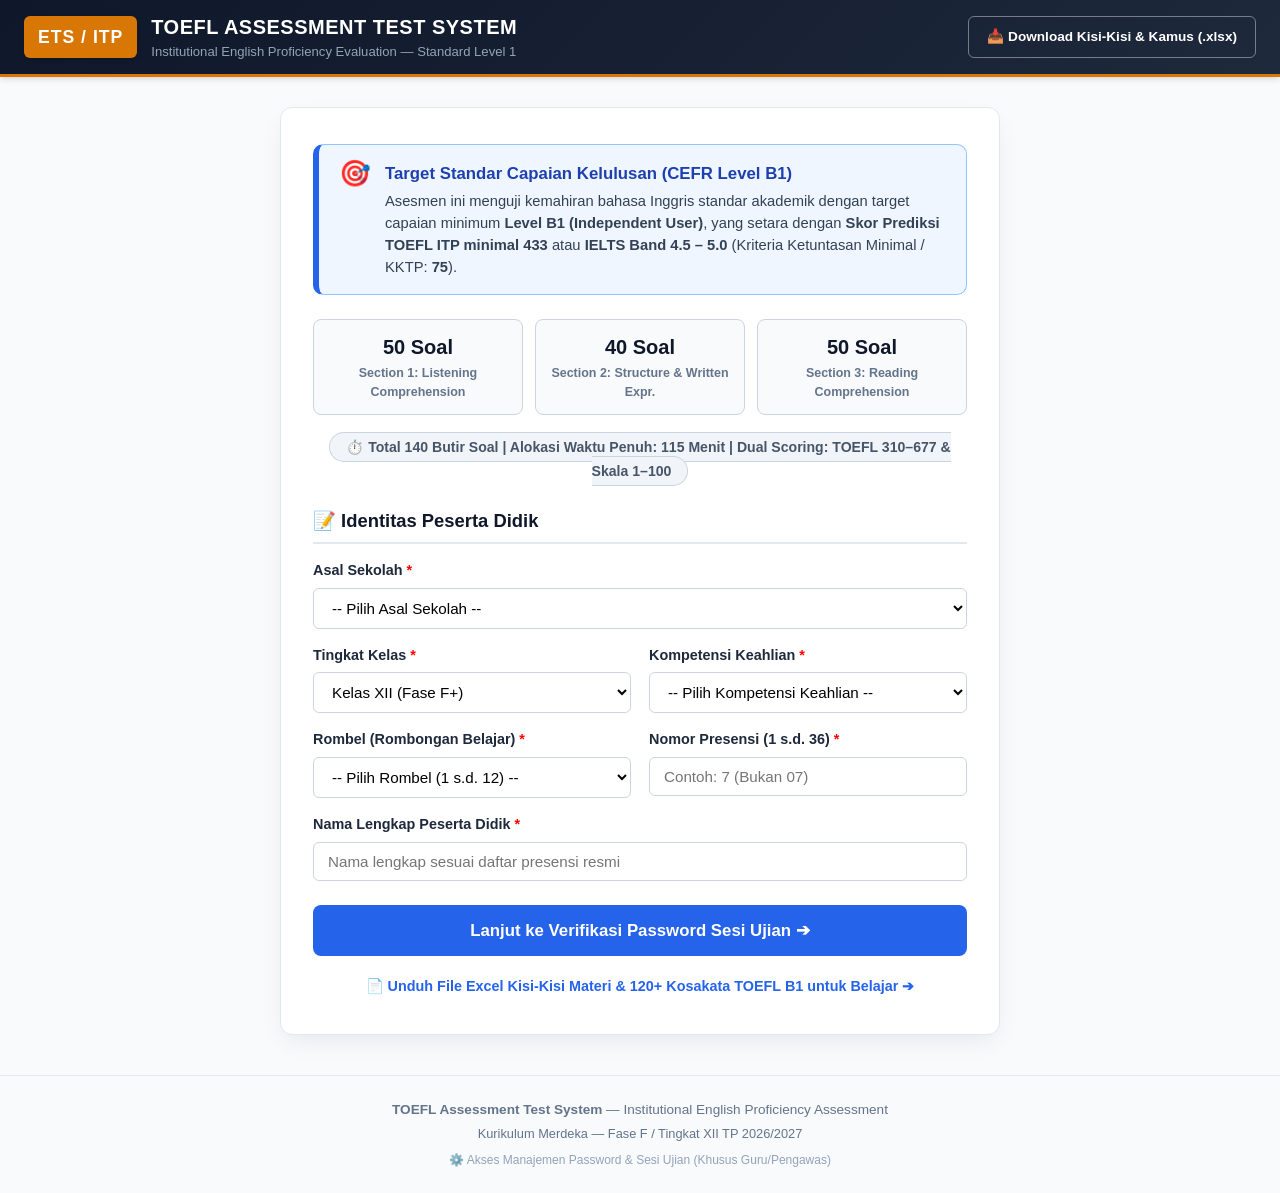
==== masuk-toefl.html @ 13f91c44 "feat: initial commit for TOEFL Assessment Test System (140 Authentic Questions, CEFR B1 Aligned)" ====
<!DOCTYPE html>
<html lang="id">
<head>
  <meta charset="UTF-8">
  <meta name="viewport" content="width=device-width, initial-scale=1.0">
  <title>Verifikasi Password Sesi TOEFL — TOEFL Assessment Test</title>
  <link rel="stylesheet" href="style.css">
  <style>
    .auth-card {
      max-width: 580px;
      margin: 36px auto;
      background: #ffffff;
      border-radius: 12px;
      box-shadow: 0 10px 25px -5px rgba(0, 0, 0, 0.1), 0 8px 10px -6px rgba(0, 0, 0, 0.05);
      border: 1.5px solid #e2e8f0;
      padding: 32px 28px;
    }
    .student-badge-box {
      background: #f8fafc;
      border: 1px solid #cbd5e1;
      border-radius: 8px;
      padding: 14px 18px;
      margin-bottom: 22px;
      display: flex;
      flex-direction: column;
      gap: 6px;
    }
    .password-field {
      font-family: "Courier New", Courier, monospace;
      font-size: 1.35rem;
      font-weight: 700;
      letter-spacing: 2px;
      text-align: center;
      padding: 12px;
      text-transform: uppercase;
      border: 2px solid #2563eb;
      border-radius: 8px;
      transition: all 0.2s ease;
      width: 100%;
    }
    .password-field:focus {
      border-color: #1d4ed8;
      box-shadow: 0 0 0 4px rgba(37, 99, 235, 0.2);
      outline: none;
    }
    .status-msg {
      padding: 10px 14px;
      border-radius: 6px;
      font-size: 0.88rem;
      font-weight: 600;
      margin-top: 14px;
      display: none;
    }
  </style>
</head>
<body>

  <!-- Neutral Academic Header -->
  <header>
    <div class="header-container">
      <div class="portal-brand">
        <div class="portal-logo-badge">ETS / ITP</div>
        <div class="brand-text">
          <h1>TOEFL ASSESSMENT TEST SYSTEM</h1>
          <p>Otentikasi &amp; Verifikasi Sesi Ujian Resmi</p>
        </div>
      </div>
      <div class="header-actions">
        <a href="index.html" class="btn btn-outline" style="color: white; border-color: rgba(255,255,255,0.4); font-size: 0.85rem;">
          🏠 Kembali ke Portal
        </a>
      </div>
    </div>
  </header>

  <!-- Main Content -->
  <main>
    <div class="auth-card">
      <div style="text-align: center; margin-bottom: 20px;">
        <div style="font-size: 2.2rem; margin-bottom: 6px;">🔐</div>
        <h2 style="color: var(--primary-navy); font-size: 1.45rem;">Verifikasi Password Sesi Ujian</h2>
        <p style="color: var(--text-muted); font-size: 0.92rem; margin-top: 4px;">
          Masukkan token / password sesi yang dibagikan oleh Pengawas Ruang.
        </p>
      </div>

      <!-- Student Identification Badge -->
      <div class="student-badge-box">
        <div style="font-size: 0.78rem; text-transform: uppercase; letter-spacing: 0.5px; color: #64748b; font-weight: 700;">
          Identitas Peserta Terdaftar:
        </div>
        <div style="font-size: 1.1rem; font-weight: 800; color: #0f172a;" id="display-nama">
          Nama Siswa
        </div>
        <div style="font-size: 0.88rem; color: #334155;" id="display-meta">
          Sekolah | Kelas | Rombel | No. Presensi
        </div>
        <div style="margin-top: 6px;">
          <a href="index.html" style="font-size: 0.8rem; color: #2563eb; text-decoration: underline; font-weight: 600;">
            ✏️ Ubah Data Identitas
          </a>
        </div>
      </div>

      <!-- Password Input Form -->
      <form id="auth-form" onsubmit="event.preventDefault(); verifyPassword();">
        <div class="form-group">
          <label for="input-token" style="font-weight: 700; color: var(--secondary-navy); display: flex; justify-content: space-between;">
            <span>Password / Token Sesi</span>
            <span style="font-weight: normal; font-size: 0.8rem; color: #64748b;">(Huruf Besar)</span>
          </label>
          <input type="text" id="input-token" class="password-field" placeholder="CONTOH: SESI1-PAGI" required autocomplete="off" autofocus>
        </div>

        <div style="margin-top: 22px;">
          <button type="submit" id="btn-submit-token" class="btn btn-gold btn-block" style="padding: 14px; font-size: 1.05rem;">
            <span>🚀</span> Verifikasi &amp; Masuk Lembar Soal TOEFL ➔
          </button>
        </div>

        <!-- Status Message Box -->
        <div id="status-box" class="status-msg"></div>

        <div style="margin-top: 20px; font-size: 0.82rem; color: #64748b; line-height: 1.5; text-align: center; background: #f8fafc; padding: 10px; border-radius: 6px; border: 1px solid #e2e8f0;">
          ℹ️ <em>Siswa pada sesi yang sama akan otomatis menempuh paket soal yang seragam. Password sesi ini akan dicatat dalam database rekapitulasi nilai guru.</em>
        </div>
      </form>
    </div>
  </main>

  <!-- Footer -->
  <footer>
    <p>TOEFL Assessment Test System &copy; 2026/2027</p>
  </footer>

  <script>
    // Default Google Apps Script URL (bila dihubungkan ke Web App)
    const DEFAULT_GS_URL = "https://script.google.com/macros/s/AKfycbw7bPABcVf7FFu6u6MeTP_fT0gsHOx8qCtw3YMjDHqXjDLHs_wqFPZPg1vUttXOQCzf/exec";

    // Fallback Table untuk Offline/Lokal
    const FALLBACK_SESSIONS = {
      "SESI1-PAGI": { name: "Sesi 1 Pagi (07.30 - 09.30)", pkg: "1" },
      "SESI2-SIANG": { name: "Sesi 2 Siang (10.00 - 12.00)", pkg: "2" },
      "SKADAPATI": { name: "Sesi Khusus SMK Negeri 2 Pati", pkg: "1" },
      "SABAKU": { name: "Sesi Khusus SMA Negeri 1 Bae Kudus", pkg: "2" },
      "TOEFL2026": { name: "Sesi Cadangan Umum", pkg: "1" },
      "ALL": { name: "Password Umum Semua Sesi", pkg: "1" }
    };

    let studentData = null;

    window.addEventListener('DOMContentLoaded', () => {
      // Ambil data siswa dari sessionStorage atau localStorage
      const raw = sessionStorage.getItem('toefl_student_info') || localStorage.getItem('toefl_student_info');
      if (!raw) {
        alert("Data identitas peserta didik belum diisi. Silakan lengkapi di halaman awal.");
        window.location.href = 'index.html';
        return;
      }

      studentData = JSON.parse(raw);
      document.getElementById('display-nama').textContent = studentData.nama || "-";
      document.getElementById('display-meta').textContent = 
        `${studentData.sekolah} | Kelas ${studentData.tingkat} | Keahlian ${studentData.keahlian} | Rombel ${studentData.rombel} | Presensi ${studentData.presensi}`;
    });

    async function verifyPassword() {
      const inputEl = document.getElementById('input-token');
      const token = inputEl.value.trim().toUpperCase();
      const statusBox = document.getElementById('status-box');
      const submitBtn = document.getElementById('btn-submit-token');

      if (!token) {
        showStatus('Harap masukkan password sesi!', 'error');
        return;
      }

      submitBtn.disabled = true;
      submitBtn.textContent = 'Memverifikasi password...';
      showStatus('Memverifikasi ke server...', 'info');

      // 1. Coba verifikasi via Google Apps Script jika online
      let verified = false;
      let sessionName = "";
      let packageId = "1";

      try {
        // Cek LocalStorage config jika guru pernah custom password di pass.html
        const localCustoms = localStorage.getItem('toefl_custom_passwords');
        if (localCustoms) {
          const list = JSON.parse(localCustoms);
          const found = list.find(p => p.token.toUpperCase() === token && p.status === 'AKTIF');
          if (found) {
            verified = true;
            sessionName = found.keterangan || "Sesi Khusus";
            packageId = found.paket === "2" ? "2" : "1";
          }
        }

        // Cek Fallback Built-in
        if (!verified && FALLBACK_SESSIONS[token]) {
          verified = true;
          sessionName = FALLBACK_SESSIONS[token].name;
          packageId = FALLBACK_SESSIONS[token].pkg;
        }

        // Jika online dan belum ketemu, coba ping Google Script
        if (!verified && navigator.onLine) {
          const controller = new AbortController();
          const timeoutId = setTimeout(() => controller.abort(), 4000);

          const gsUrl = localStorage.getItem('toefl_gs_url') || DEFAULT_GS_URL;
          const fetchUrl = `${gsUrl}?action=check_password&token=${encodeURIComponent(token)}`;
          
          const response = await fetch(fetchUrl, { signal: controller.signal });
          clearTimeout(timeoutId);
          const result = await response.json();

          if (result && result.status === 'success' && result.valid) {
            verified = true;
            sessionName = result.sessionName || "Sesi Ujian";
            packageId = result.packageId === "2" ? "2" : "1";
          }
        }
      } catch (err) {
        console.warn("Server verification timeout/error, using fallback table:", err);
      }

      if (verified) {
        showStatus(`Password Valid! Memuat ruang ujian...`, 'success');
        
        // Simpan data sesi ke sessionStorage
        sessionStorage.setItem('toefl_session_password', token);
        sessionStorage.setItem('toefl_session_name', sessionName);
        sessionStorage.setItem('toefl_package_id', packageId); // Siswa tidak diberi tahu di UI

        // Simpan juga ke localStorage untuk recovery
        localStorage.setItem('toefl_session_password', token);
        localStorage.setItem('toefl_package_id', packageId);

        setTimeout(() => {
          window.location.href = 'test-toefl.html';
        }, 800);
      } else {
        submitBtn.disabled = false;
        submitBtn.innerHTML = '<span>🚀</span> Verifikasi &amp; Masuk Lembar Soal TOEFL ➔';
        showStatus('Password sesi salah atau belum diaktifkan. Silakan hubungi Pengawas Ruang!', 'error');
      }
    }

    function showStatus(text, type) {
      const box = document.getElementById('status-box');
      box.style.display = 'block';
      box.textContent = text;
      if (type === 'error') {
        box.style.background = '#fef2f2';
        box.style.color = '#991b1b';
        box.style.border = '1px solid #fecaca';
      } else if (type === 'success') {
        box.style.background = '#ecfdf5';
        box.style.color = '#065f46';
        box.style.border = '1px solid #a7f3d0';
      } else {
        box.style.background = '#eff6ff';
        box.style.color = '#1e40af';
        box.style.border = '1px solid #bfdbfe';
      }
    }
  </script>
</body>
</html>
---- style.css ----
/* ==========================================================================
   TOEFL Assessment Test — Institutional English Proficiency System
   Stylesheet (Modern Academic, Neutral, Clean, Responsive)
   ========================================================================== */

:root {
  --primary-navy: #0f172a;
  --secondary-navy: #1e293b;
  --accent-blue: #2563eb;
  --accent-gold: #d97706;
  --accent-gold-light: #fef3c7;
  --success-emerald: #059669;
  --success-bg: #ecfdf5;
  --warning-amber: #f59e0b;
  --danger-rose: #e11d48;
  --bg-slate: #f8fafc;
  --card-white: #ffffff;
  --border-light: #e2e8f0;
  --border-dark: #cbd5e1;
  --text-dark: #0f172a;
  --text-muted: #64748b;
  --font-sans: 'Inter', -apple-system, BlinkMacSystemFont, 'Segoe UI', Roboto, Helvetica, Arial, sans-serif;
  --font-serif: 'Georgia', 'Cambria', 'Times New Roman', serif;
  --shadow-sm: 0 1px 3px rgba(0,0,0,0.08);
  --shadow-md: 0 4px 6px -1px rgba(0,0,0,0.1), 0 2px 4px -2px rgba(0,0,0,0.06);
  --shadow-lg: 0 10px 15px -3px rgba(0,0,0,0.1), 0 4px 6px -4px rgba(0,0,0,0.05);
  --radius-sm: 6px;
  --radius-md: 10px;
  --radius-lg: 14px;
}

* {
  box-sizing: border-box;
  margin: 0;
  padding: 0;
}

body {
  font-family: var(--font-sans);
  background-color: var(--bg-slate);
  color: var(--text-dark);
  line-height: 1.5;
  -webkit-font-smoothing: antialiased;
}

/* Header & Neutral Navigation */
header {
  background: linear-gradient(135deg, var(--primary-navy) 0%, var(--secondary-navy) 100%);
  color: #ffffff;
  border-bottom: 3px solid var(--accent-gold);
  position: sticky;
  top: 0;
  z-index: 100;
  box-shadow: var(--shadow-md);
}

.header-container {
  max-width: 1300px;
  margin: 0 auto;
  padding: 12px 24px;
  display: flex;
  justify-content: space-between;
  align-items: center;
  flex-wrap: wrap;
  gap: 12px;
}

.portal-brand {
  display: flex;
  align-items: center;
  gap: 14px;
}

.portal-logo-badge {
  background: var(--accent-gold);
  color: #ffffff;
  font-weight: 800;
  font-size: 1.1rem;
  letter-spacing: 1px;
  padding: 8px 14px;
  border-radius: var(--radius-sm);
  box-shadow: 0 2px 4px rgba(0,0,0,0.2);
}

.brand-text h1 {
  font-size: 1.25rem;
  font-weight: 700;
  letter-spacing: 0.5px;
  color: #ffffff;
}

.brand-text p {
  font-size: 0.82rem;
  color: #94a3b8;
}

.header-actions {
  display: flex;
  align-items: center;
  gap: 12px;
}

.timer-box {
  display: flex;
  align-items: center;
  gap: 8px;
  background: rgba(15, 23, 42, 0.7);
  border: 1px solid rgba(255, 255, 255, 0.25);
  padding: 6px 14px;
  border-radius: 20px;
  font-weight: 700;
  font-size: 1.05rem;
  color: #f8fafc;
  font-family: 'Courier New', Courier, monospace;
}

.timer-box.timer-warning {
  background: #b91c1c;
  color: #ffffff;
  animation: pulseWarning 1.2s infinite;
  border-color: #f87171;
}

@keyframes pulseWarning {
  0% { transform: scale(1); }
  50% { transform: scale(1.04); }
  100% { transform: scale(1); }
}

.badge-mode {
  padding: 5px 12px;
  border-radius: 20px;
  font-size: 0.8rem;
  font-weight: 700;
  background: rgba(255, 255, 255, 0.12);
  border: 1px solid rgba(255, 255, 255, 0.3);
  color: #ffffff;
}

/* Main Container */
main {
  max-width: 1300px;
  margin: 20px auto;
  padding: 0 16px;
}

/* Cards & Layout */
.card {
  background: var(--card-white);
  border: 1.5px solid var(--border-light);
  border-radius: var(--radius-md);
  box-shadow: var(--shadow-sm);
  padding: 24px;
}

/* Notice / Target Banner */
.notice-box {
  background: #eff6ff;
  border: 1.5px solid #93c5fd;
  border-left: 6px solid #2563eb;
  border-radius: var(--radius-md);
  padding: 16px 20px;
  margin-bottom: 24px;
  display: flex;
  align-items: flex-start;
  gap: 14px;
}

.notice-icon {
  font-size: 1.6rem;
  line-height: 1;
}

.notice-title {
  font-size: 1.05rem;
  font-weight: 700;
  color: #1e40af;
  margin-bottom: 4px;
}

.notice-desc {
  font-size: 0.92rem;
  color: #334155;
  line-height: 1.5;
}

/* Forms */
.form-row {
  display: grid;
  grid-template-columns: repeat(auto-fit, minmax(260px, 1fr));
  gap: 18px;
  margin-bottom: 16px;
}

.form-group {
  display: flex;
  flex-direction: column;
  gap: 6px;
}

.form-group label {
  font-weight: 700;
  font-size: 0.9rem;
  color: var(--secondary-navy);
}

.form-control {
  padding: 10px 14px;
  font-size: 0.95rem;
  font-family: inherit;
  border: 1.5px solid var(--border-dark);
  border-radius: var(--radius-sm);
  background-color: #ffffff;
  transition: border-color 0.2s, box-shadow 0.2s;
}

.form-control:focus {
  outline: none;
  border-color: var(--accent-blue);
  box-shadow: 0 0 0 3px rgba(37, 99, 235, 0.15);
}

/* Buttons */
.btn {
  display: inline-flex;
  align-items: center;
  justify-content: center;
  gap: 8px;
  padding: 10px 18px;
  font-size: 0.95rem;
  font-weight: 700;
  font-family: inherit;
  border-radius: var(--radius-sm);
  border: 1px solid transparent;
  cursor: pointer;
  transition: all 0.2s;
  text-decoration: none;
}

.btn-primary {
  background: var(--accent-blue);
  color: #ffffff;
}
.btn-primary:hover {
  background: #1d4ed8;
}

.btn-gold {
  background: linear-gradient(135deg, #d97706 0%, #b45309 100%);
  color: #ffffff;
  box-shadow: 0 4px 6px -1px rgba(217, 119, 6, 0.25);
}
.btn-gold:hover {
  background: linear-gradient(135deg, #b45309 0%, #92400e 100%);
}

.btn-outline {
  background: transparent;
  border-color: var(--border-dark);
  color: var(--secondary-navy);
}
.btn-outline:hover {
  background: #f1f5f9;
  border-color: #94a3b8;
}

.btn-success {
  background: var(--success-emerald);
  color: #ffffff;
}
.btn-success:hover {
  background: #047857;
}

.btn-block {
  width: 100%;
}

/* Section Switcher Tabs in Exam */
.section-nav-container {
  display: flex;
  gap: 8px;
  background: #ffffff;
  border: 1.5px solid var(--border-light);
  border-radius: var(--radius-md);
  padding: 8px;
  margin-bottom: 20px;
  box-shadow: var(--shadow-sm);
  overflow-x: auto;
}

.section-tab-btn {
  flex: 1;
  min-width: 200px;
  padding: 10px 16px;
  border-radius: var(--radius-sm);
  border: 1px solid transparent;
  background: #f8fafc;
  color: var(--text-muted);
  font-weight: 700;
  font-size: 0.88rem;
  cursor: pointer;
  display: flex;
  align-items: center;
  justify-content: space-between;
  transition: all 0.2s;
}

.section-tab-btn:hover {
  background: #f1f5f9;
  color: var(--text-dark);
}

.section-tab-btn.active {
  background: #eff6ff;
  border-color: #bfdbfe;
  color: #1e40af;
  box-shadow: 0 2px 4px rgba(37, 99, 235, 0.08);
}

.section-tab-btn .badge-count {
  font-size: 0.75rem;
  background: rgba(0,0,0,0.06);
  padding: 2px 8px;
  border-radius: 12px;
}
.section-tab-btn.active .badge-count {
  background: #2563eb;
  color: #ffffff;
}

/* Exam Layout */
.exam-layout {
  display: grid;
  grid-template-columns: 1fr 340px;
  gap: 20px;
  align-items: start;
}

@media (max-width: 960px) {
  .exam-layout {
    grid-template-columns: 1fr;
  }
}

/* Question Header */
.question-header {
  display: flex;
  justify-content: space-between;
  align-items: center;
  padding-bottom: 14px;
  margin-bottom: 18px;
  border-bottom: 1.5px solid var(--border-light);
  flex-wrap: wrap;
  gap: 10px;
}

.q-meta {
  display: flex;
  align-items: center;
  gap: 10px;
}

.q-number-pill {
  font-weight: 800;
  font-size: 0.95rem;
  color: #ffffff;
  background: var(--primary-navy);
  padding: 4px 12px;
  border-radius: 6px;
}

.q-section-pill {
  font-weight: 600;
  font-size: 0.82rem;
  color: var(--accent-gold);
  background: var(--accent-gold-light);
  padding: 4px 10px;
  border-radius: 6px;
}

/* Audio Player Card for Listening */
.audio-player-card {
  background: linear-gradient(135deg, #f8fafc 0%, #f1f5f9 100%);
  border: 1.5px solid #cbd5e1;
  border-radius: var(--radius-md);
  padding: 18px 20px;
  margin-bottom: 20px;
  display: flex;
  flex-direction: column;
  gap: 12px;
}

.audio-controls {
  display: flex;
  align-items: center;
  gap: 14px;
  flex-wrap: wrap;
}

.btn-play-audio {
  background: linear-gradient(135deg, #1e3a8a 0%, #1e40af 100%);
  color: #ffffff;
  border: none;
  padding: 10px 20px;
  border-radius: 8px;
  font-weight: 700;
  font-size: 0.95rem;
  cursor: pointer;
  display: flex;
  align-items: center;
  gap: 8px;
  transition: transform 0.1s, background 0.2s;
  box-shadow: 0 4px 6px -1px rgba(30, 58, 138, 0.25);
}

.btn-play-audio:hover {
  background: #1d4ed8;
  transform: translateY(-1px);
}

.btn-play-audio.playing {
  background: #dc2626;
  animation: pulseAudio 1.5s infinite;
}

@keyframes pulseAudio {
  0% { box-shadow: 0 0 0 0 rgba(220, 38, 38, 0.4); }
  70% { box-shadow: 0 0 0 10px rgba(220, 38, 38, 0); }
  100% { box-shadow: 0 0 0 0 rgba(220, 38, 38, 0); }
}

.audio-status-text {
  font-size: 0.88rem;
  color: var(--text-muted);
  font-weight: 600;
}

/* Stimulus Passage Viewer for Reading */
.stimulus-card {
  background: #ffffff;
  border: 1.5px solid #cbd5e1;
  border-radius: var(--radius-md);
  padding: 24px;
  margin-bottom: 22px;
  box-shadow: inset 0 2px 4px rgba(0,0,0,0.02);
}

.stimulus-title {
  font-size: 1.15rem;
  font-weight: 800;
  color: var(--primary-navy);
  margin-bottom: 6px;
}

.stimulus-source {
  font-size: 0.8rem;
  color: #64748b;
  font-style: italic;
  margin-bottom: 16px;
  padding-bottom: 10px;
  border-bottom: 1px solid #e2e8f0;
}

.stimulus-body {
  font-family: var(--font-serif);
  font-size: 1.05rem;
  line-height: 1.75;
  color: #1e293b;
}

.stimulus-body p {
  margin-bottom: 14px;
  text-align: justify;
}

.line-num {
  font-family: 'Courier New', Courier, monospace;
  font-size: 0.75rem;
  font-weight: 700;
  color: #94a3b8;
  user-select: none;
  margin-right: 8px;
  padding: 2px 4px;
  background: #f1f5f9;
  border-radius: 4px;
}

/* Structure Part B: Underlined Error Identification Formatting */
.toefl-err {
  display: inline-block;
  text-decoration: underline;
  text-decoration-thickness: 1.5px;
  text-underline-offset: 4px;
  font-weight: 600;
  position: relative;
  padding: 0 4px;
}

.toefl-err::after {
  content: "(" attr(data-opt) ")";
  display: block;
  font-size: 0.72rem;
  font-weight: 800;
  color: #1e40af;
  text-align: center;
  line-height: 1;
  margin-top: 2px;
  text-decoration: none;
}

/* Question Prompt */
.question-prompt {
  font-size: 1.05rem;
  font-weight: 600;
  color: var(--text-dark);
  margin-bottom: 18px;
  line-height: 1.6;
}

/* Options Container */
.options-grid {
  display: flex;
  flex-direction: column;
  gap: 10px;
}

.option-card {
  display: flex;
  align-items: flex-start;
  gap: 12px;
  padding: 12px 16px;
  background: #ffffff;
  border: 1.5px solid var(--border-light);
  border-radius: var(--radius-sm);
  cursor: pointer;
  transition: all 0.15s ease;
  user-select: none;
}

.option-card:hover {
  background: #f8fafc;
  border-color: #94a3b8;
}

.option-card.selected {
  background: #eff6ff;
  border-color: #2563eb;
  box-shadow: 0 0 0 1px #2563eb;
}

.opt-badge {
  flex-shrink: 0;
  width: 28px;
  height: 28px;
  display: flex;
  align-items: center;
  justify-content: center;
  background: #f1f5f9;
  border: 1.5px solid #cbd5e1;
  border-radius: 50%;
  font-weight: 700;
  font-size: 0.88rem;
  color: var(--secondary-navy);
  transition: all 0.15s;
}

.option-card.selected .opt-badge {
  background: #2563eb;
  border-color: #2563eb;
  color: #ffffff;
}

.opt-text {
  font-size: 0.96rem;
  color: #1e293b;
  line-height: 1.5;
  padding-top: 2px;
}

/* Action Navigation Buttons */
.q-actions-bar {
  display: flex;
  justify-content: space-between;
  align-items: center;
  margin-top: 24px;
  padding-top: 18px;
  border-top: 1.5px solid var(--border-light);
  flex-wrap: wrap;
  gap: 10px;
}

/* Right Navigation Sidebar: 140 Questions Grid */
.nav-sidebar {
  position: sticky;
  top: 80px;
  display: flex;
  flex-direction: column;
  gap: 14px;
}

.nav-grid-box {
  background: #ffffff;
  border: 1.5px solid var(--border-light);
  border-radius: var(--radius-md);
  padding: 18px;
  box-shadow: var(--shadow-sm);
}

.nav-grid-header {
  display: flex;
  justify-content: space-between;
  align-items: center;
  margin-bottom: 12px;
  font-size: 0.88rem;
  font-weight: 700;
  color: var(--secondary-navy);
}

.nav-legend {
  display: flex;
  flex-wrap: wrap;
  gap: 10px;
  margin-bottom: 14px;
  padding-bottom: 12px;
  border-bottom: 1px solid #e2e8f0;
  font-size: 0.78rem;
  color: var(--text-muted);
}

.legend-item {
  display: flex;
  align-items: center;
  gap: 6px;
}

.legend-dot {
  width: 12px;
  height: 12px;
  border-radius: 3px;
}

.q-grid {
  display: grid;
  grid-template-columns: repeat(5, 1fr);
  gap: 6px;
  max-height: 380px;
  overflow-y: auto;
  padding-right: 4px;
}

.q-grid-btn {
  aspect-ratio: 1;
  border: 1.5px solid #cbd5e1;
  background: #ffffff;
  border-radius: 6px;
  font-size: 0.8rem;
  font-weight: 700;
  color: var(--secondary-navy);
  cursor: pointer;
  display: flex;
  align-items: center;
  justify-content: center;
  transition: all 0.1s;
  position: relative;
}

.q-grid-btn:hover {
  border-color: #64748b;
  background: #f8fafc;
}

.q-grid-btn.current {
  background: #0f172a !important;
  color: #ffffff !important;
  border-color: #0f172a !important;
  box-shadow: 0 0 0 2px #d97706;
}

.q-grid-btn.answered {
  background: #ecfdf5;
  border-color: #10b981;
  color: #065f46;
}

.q-grid-btn.flagged {
  background: #fef3c7;
  border-color: #f59e0b;
  color: #92400e;
}

.q-grid-btn.flagged::after {
  content: "";
  position: absolute;
  top: 2px;
  right: 2px;
  width: 6px;
  height: 6px;
  background: #d97706;
  border-radius: 50%;
}

/* Modals & Popups */
.modal-overlay {
  position: fixed;
  inset: 0;
  background: rgba(15, 23, 42, 0.75);
  backdrop-filter: blur(4px);
  z-index: 1000;
  display: none;
  align-items: center;
  justify-content: center;
  padding: 20px;
}

.modal-content {
  background: #ffffff;
  border-radius: var(--radius-lg);
  max-width: 620px;
  width: 100%;
  max-height: 90vh;
  overflow-y: auto;
  box-shadow: 0 25px 50px -12px rgba(0,0,0,0.25);
  border: 1px solid #cbd5e1;
  padding: 30px;
}

/* Score Certificate Modal */
.score-card {
  text-align: center;
  padding: 10px 0;
}

.score-badge-circle {
  width: 130px;
  height: 130px;
  margin: 0 auto 16px;
  border-radius: 50%;
  background: linear-gradient(135deg, #1e3a8a 0%, #0f172a 100%);
  border: 4px solid var(--accent-gold);
  color: #ffffff;
  display: flex;
  flex-direction: column;
  align-items: center;
  justify-content: center;
  box-shadow: var(--shadow-md);
}

.score-badge-circle .num {
  font-size: 2.2rem;
  font-weight: 800;
  line-height: 1;
}

.score-badge-circle .sub {
  font-size: 0.72rem;
  letter-spacing: 1px;
  color: #cbd5e1;
  margin-top: 4px;
}

.section-score-breakdown {
  display: grid;
  grid-template-columns: repeat(3, 1fr);
  gap: 10px;
  margin: 20px 0;
}

.section-score-box {
  background: #f8fafc;
  border: 1.5px solid #e2e8f0;
  border-radius: var(--radius-sm);
  padding: 10px 8px;
}

.section-score-box .label {
  font-size: 0.75rem;
  color: var(--text-muted);
  font-weight: 600;
}

.section-score-box .val {
  font-size: 1.25rem;
  font-weight: 800;
  color: var(--primary-navy);
  margin-top: 2px;
}

.cefr-pill {
  display: inline-block;
  padding: 6px 16px;
  border-radius: 20px;
  font-weight: 800;
  font-size: 0.92rem;
  margin: 10px 0;
}

.cefr-b1 {
  background: #dcfce7;
  color: #15803d;
  border: 1px solid #86efac;
}

.cefr-b2 {
  background: #eff6ff;
  color: #1d4ed8;
  border: 1px solid #93c5fd;
}

.cefr-a2 {
  background: #fef3c7;
  color: #b45309;
  border: 1px solid #fcd34d;
}

/* Footer */
footer {
  text-align: center;
  padding: 24px 16px;
  font-size: 0.85rem;
  color: #64748b;
  border-top: 1px solid var(--border-light);
  margin-top: 40px;
}
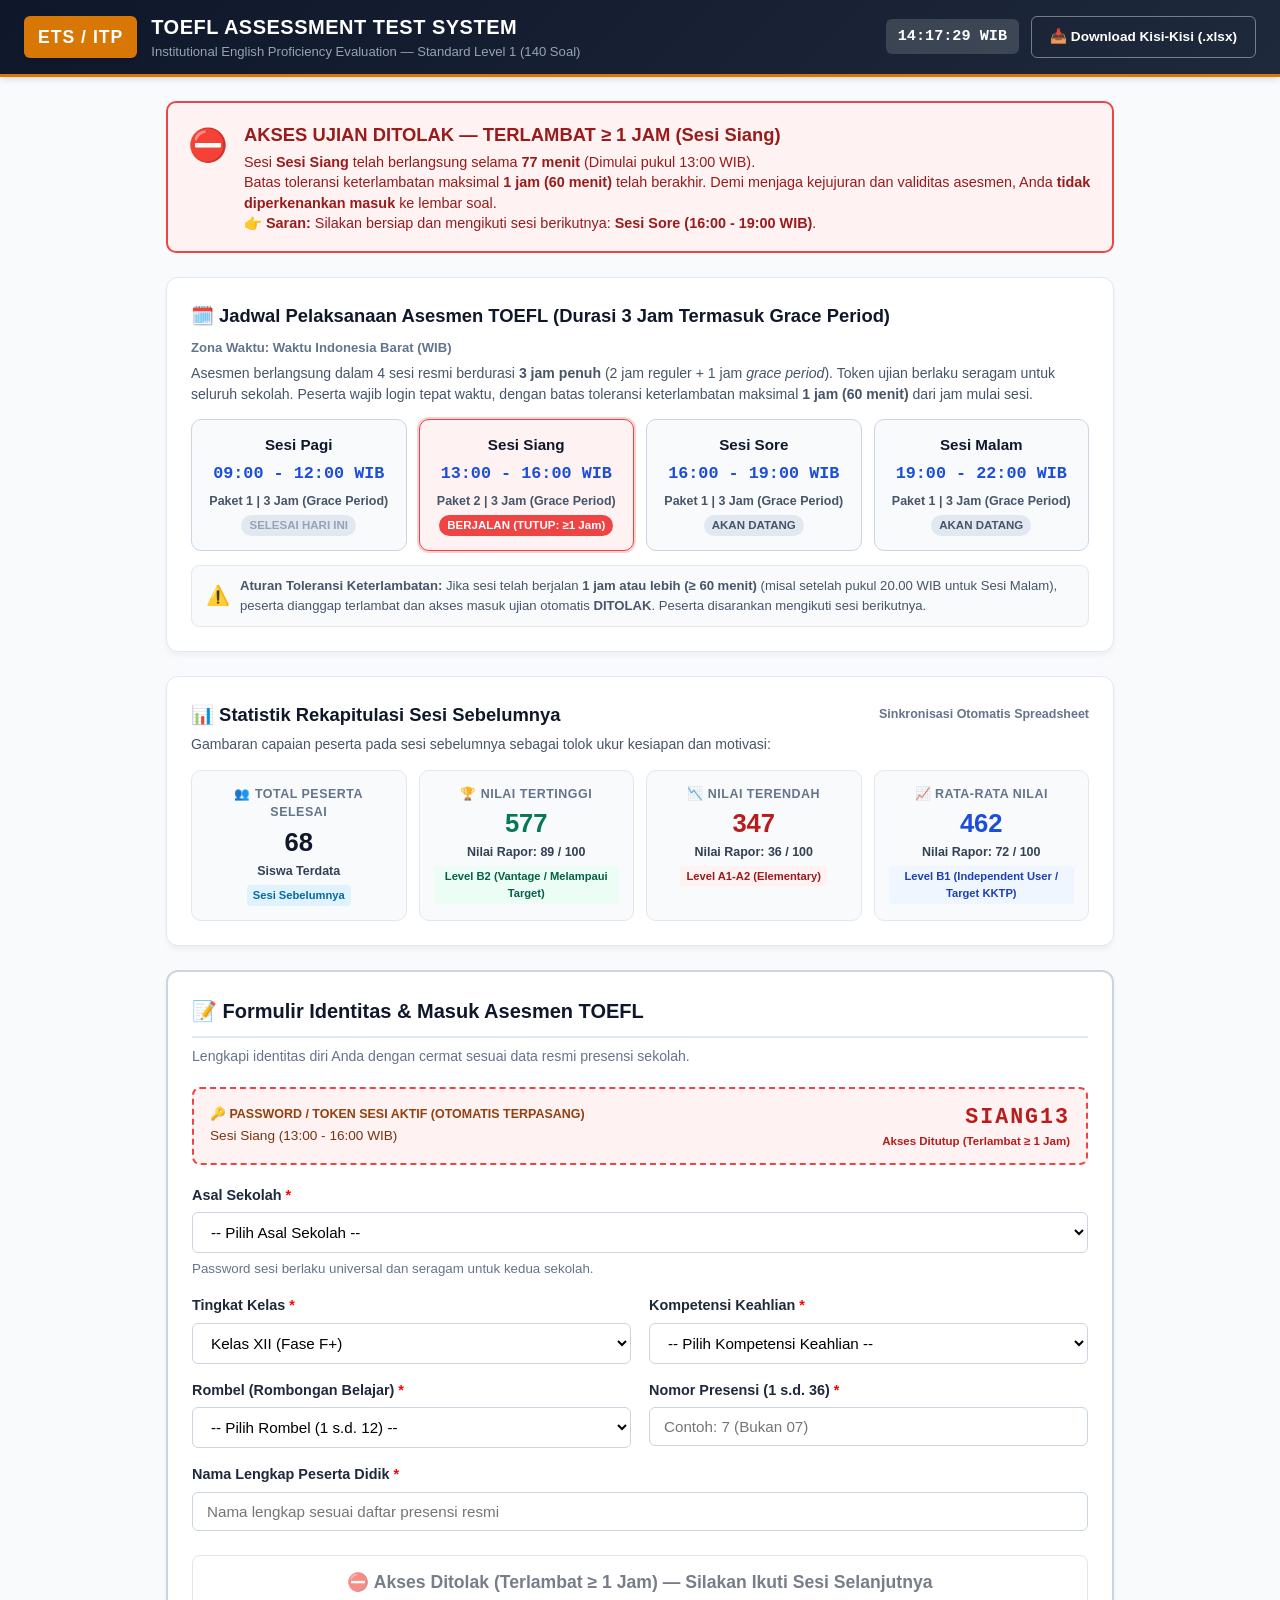
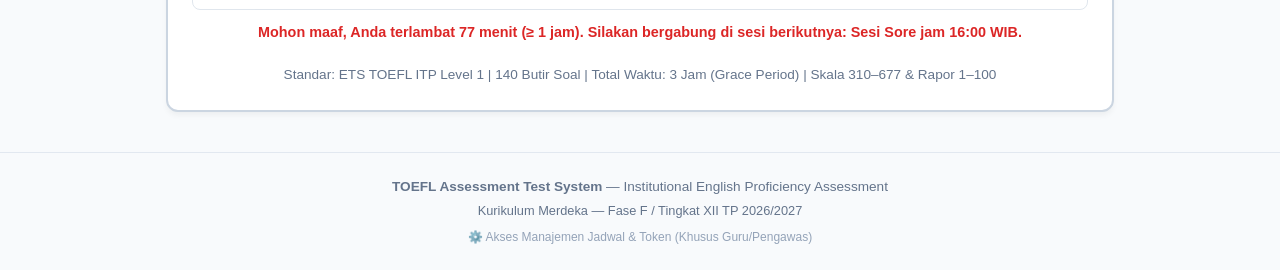
==== commit 86e1ff0a: "feat: implement 4-session schedule with 1h grace period, 1h late tolerance, auto-token and previous " ====
--- a/masuk-toefl.html
+++ b/masuk-toefl.html
@@ -79,8 +79,8 @@
       <div style="text-align: center; margin-bottom: 20px;">
         <div style="font-size: 2.2rem; margin-bottom: 6px;">🔐</div>
         <h2 style="color: var(--primary-navy); font-size: 1.45rem;">Verifikasi Password Sesi Ujian</h2>
-        <p style="color: var(--text-muted); font-size: 0.92rem; margin-top: 4px;">
-          Masukkan token / password sesi yang dibagikan oleh Pengawas Ruang.
+        <p style="color: var(--text-muted); font-size: 0.92rem; margin-top: 4px;" id="sub-title-info">
+          Token sesi aktif telah terdeteksi dan terpasang otomatis.
         </p>
       </div>
 
@@ -107,9 +107,9 @@
         <div class="form-group">
           <label for="input-token" style="font-weight: 700; color: var(--secondary-navy); display: flex; justify-content: space-between;">
             <span>Password / Token Sesi</span>
-            <span style="font-weight: normal; font-size: 0.8rem; color: #64748b;">(Huruf Besar)</span>
+            <span style="font-weight: normal; font-size: 0.8rem; color: #64748b;">(Semua Sekolah)</span>
           </label>
-          <input type="text" id="input-token" class="password-field" placeholder="CONTOH: SESI1-PAGI" required autocomplete="off" autofocus>
+          <input type="text" id="input-token" class="password-field" placeholder="CONTOH: MALAM19" required autocomplete="off" autofocus>
         </div>
 
         <div style="margin-top: 22px;">
@@ -122,7 +122,7 @@
         <div id="status-box" class="status-msg"></div>
 
         <div style="margin-top: 20px; font-size: 0.82rem; color: #64748b; line-height: 1.5; text-align: center; background: #f8fafc; padding: 10px; border-radius: 6px; border: 1px solid #e2e8f0;">
-          ℹ️ <em>Siswa pada sesi yang sama akan otomatis menempuh paket soal yang seragam. Password sesi ini akan dicatat dalam database rekapitulasi nilai guru.</em>
+          ℹ️ <em>Durasi ujian: 3 jam (termasuk 1 jam grace period). Toleransi keterlambatan maksimal 1 jam (60 menit) dari waktu mulai.</em>
         </div>
       </form>
     </div>
@@ -133,24 +133,11 @@
     <p>TOEFL Assessment Test System &copy; 2026/2027</p>
   </footer>
 
+  <script src="schedule-config.js"></script>
   <script>
-    // Default Google Apps Script URL (bila dihubungkan ke Web App)
-    const DEFAULT_GS_URL = "https://script.google.com/macros/s/AKfycbw7bPABcVf7FFu6u6MeTP_fT0gsHOx8qCtw3YMjDHqXjDLHs_wqFPZPg1vUttXOQCzf/exec";
-
-    // Fallback Table untuk Offline/Lokal
-    const FALLBACK_SESSIONS = {
-      "SESI1-PAGI": { name: "Sesi 1 Pagi (07.30 - 09.30)", pkg: "1" },
-      "SESI2-SIANG": { name: "Sesi 2 Siang (10.00 - 12.00)", pkg: "2" },
-      "SKADAPATI": { name: "Sesi Khusus SMK Negeri 2 Pati", pkg: "1" },
-      "SABAKU": { name: "Sesi Khusus SMA Negeri 1 Bae Kudus", pkg: "2" },
-      "TOEFL2026": { name: "Sesi Cadangan Umum", pkg: "1" },
-      "ALL": { name: "Password Umum Semua Sesi", pkg: "1" }
-    };
-
     let studentData = null;
 
     window.addEventListener('DOMContentLoaded', () => {
-      // Ambil data siswa dari sessionStorage atau localStorage
       const raw = sessionStorage.getItem('toefl_student_info') || localStorage.getItem('toefl_student_info');
       if (!raw) {
         alert("Data identitas peserta didik belum diisi. Silakan lengkapi di halaman awal.");
@@ -162,89 +149,66 @@
       document.getElementById('display-nama').textContent = studentData.nama || "-";
       document.getElementById('display-meta').textContent = 
         `${studentData.sekolah} | Kelas ${studentData.tingkat} | Keahlian ${studentData.keahlian} | Rombel ${studentData.rombel} | Presensi ${studentData.presensi}`;
+
+      // Evaluasi jadwal sesi aktif
+      const status = evaluateCurrentSchedule();
+      const inputEl = document.getElementById('input-token');
+      const submitBtn = document.getElementById('btn-submit-token');
+
+      if (status.activeSession) {
+        inputEl.value = status.activeSession.token;
+        if (status.isLate) {
+          showStatus(`Akses Ditolak: Sesi ${status.activeSession.name} telah berlangsung ≥ 1 jam (${status.elapsedMinutes} menit). Silakan ikuti sesi selanjutnya.`, 'error');
+          submitBtn.disabled = true;
+          submitBtn.style.opacity = '0.5';
+          submitBtn.style.cursor = 'not-allowed';
+          submitBtn.textContent = '⛔ Akses Ditolak (Terlambat ≥ 1 Jam)';
+        }
+      }
     });
 
     async function verifyPassword() {
       const inputEl = document.getElementById('input-token');
       const token = inputEl.value.trim().toUpperCase();
-      const statusBox = document.getElementById('status-box');
       const submitBtn = document.getElementById('btn-submit-token');
 
-      if (!token) {
-        showStatus('Harap masukkan password sesi!', 'error');
+      const status = evaluateCurrentSchedule();
+      if (status.activeSession && status.isLate) {
+        showStatus(`Akses Ditolak: Sesi telah berlangsung ≥ 1 jam (${status.elapsedMinutes} menit). Anda harus mengikuti sesi selanjutnya.`, 'error');
         return;
       }
 
       submitBtn.disabled = true;
       submitBtn.textContent = 'Memverifikasi password...';
-      showStatus('Memverifikasi ke server...', 'info');
-
-      // 1. Coba verifikasi via Google Apps Script jika online
+      showStatus('Memverifikasi sesi...', 'info');
+
       let verified = false;
-      let sessionName = "";
-      let packageId = "1";
-
-      try {
-        // Cek LocalStorage config jika guru pernah custom password di pass.html
-        const localCustoms = localStorage.getItem('toefl_custom_passwords');
-        if (localCustoms) {
-          const list = JSON.parse(localCustoms);
-          const found = list.find(p => p.token.toUpperCase() === token && p.status === 'AKTIF');
-          if (found) {
-            verified = true;
-            sessionName = found.keterangan || "Sesi Khusus";
-            packageId = found.paket === "2" ? "2" : "1";
-          }
-        }
-
-        // Cek Fallback Built-in
-        if (!verified && FALLBACK_SESSIONS[token]) {
-          verified = true;
-          sessionName = FALLBACK_SESSIONS[token].name;
-          packageId = FALLBACK_SESSIONS[token].pkg;
-        }
-
-        // Jika online dan belum ketemu, coba ping Google Script
-        if (!verified && navigator.onLine) {
-          const controller = new AbortController();
-          const timeoutId = setTimeout(() => controller.abort(), 4000);
-
-          const gsUrl = localStorage.getItem('toefl_gs_url') || DEFAULT_GS_URL;
-          const fetchUrl = `${gsUrl}?action=check_password&token=${encodeURIComponent(token)}`;
-          
-          const response = await fetch(fetchUrl, { signal: controller.signal });
-          clearTimeout(timeoutId);
-          const result = await response.json();
-
-          if (result && result.status === 'success' && result.valid) {
-            verified = true;
-            sessionName = result.sessionName || "Sesi Ujian";
-            packageId = result.packageId === "2" ? "2" : "1";
-          }
-        }
-      } catch (err) {
-        console.warn("Server verification timeout/error, using fallback table:", err);
+      let sessionName = status.activeSession ? status.activeSession.name : "Sesi Ujian";
+      let packageId = status.activeSession ? status.activeSession.paket : "1";
+
+      const schedules = getScheduleList();
+      const found = schedules.find(s => s.token.toUpperCase() === token && s.status === 'AKTIF');
+      if (found) {
+        verified = true;
+        sessionName = found.name;
+        packageId = found.paket || "1";
       }
 
       if (verified) {
         showStatus(`Password Valid! Memuat ruang ujian...`, 'success');
-        
-        // Simpan data sesi ke sessionStorage
         sessionStorage.setItem('toefl_session_password', token);
         sessionStorage.setItem('toefl_session_name', sessionName);
-        sessionStorage.setItem('toefl_package_id', packageId); // Siswa tidak diberi tahu di UI
-
-        // Simpan juga ke localStorage untuk recovery
+        sessionStorage.setItem('toefl_package_id', packageId);
         localStorage.setItem('toefl_session_password', token);
         localStorage.setItem('toefl_package_id', packageId);
 
         setTimeout(() => {
           window.location.href = 'test-toefl.html';
-        }, 800);
+        }, 500);
       } else {
         submitBtn.disabled = false;
         submitBtn.innerHTML = '<span>🚀</span> Verifikasi &amp; Masuk Lembar Soal TOEFL ➔';
-        showStatus('Password sesi salah atau belum diaktifkan. Silakan hubungi Pengawas Ruang!', 'error');
+        showStatus('Password sesi tidak cocok dengan jadwal aktif. Silakan hubungi Pengawas Ruang!', 'error');
       }
     }
 
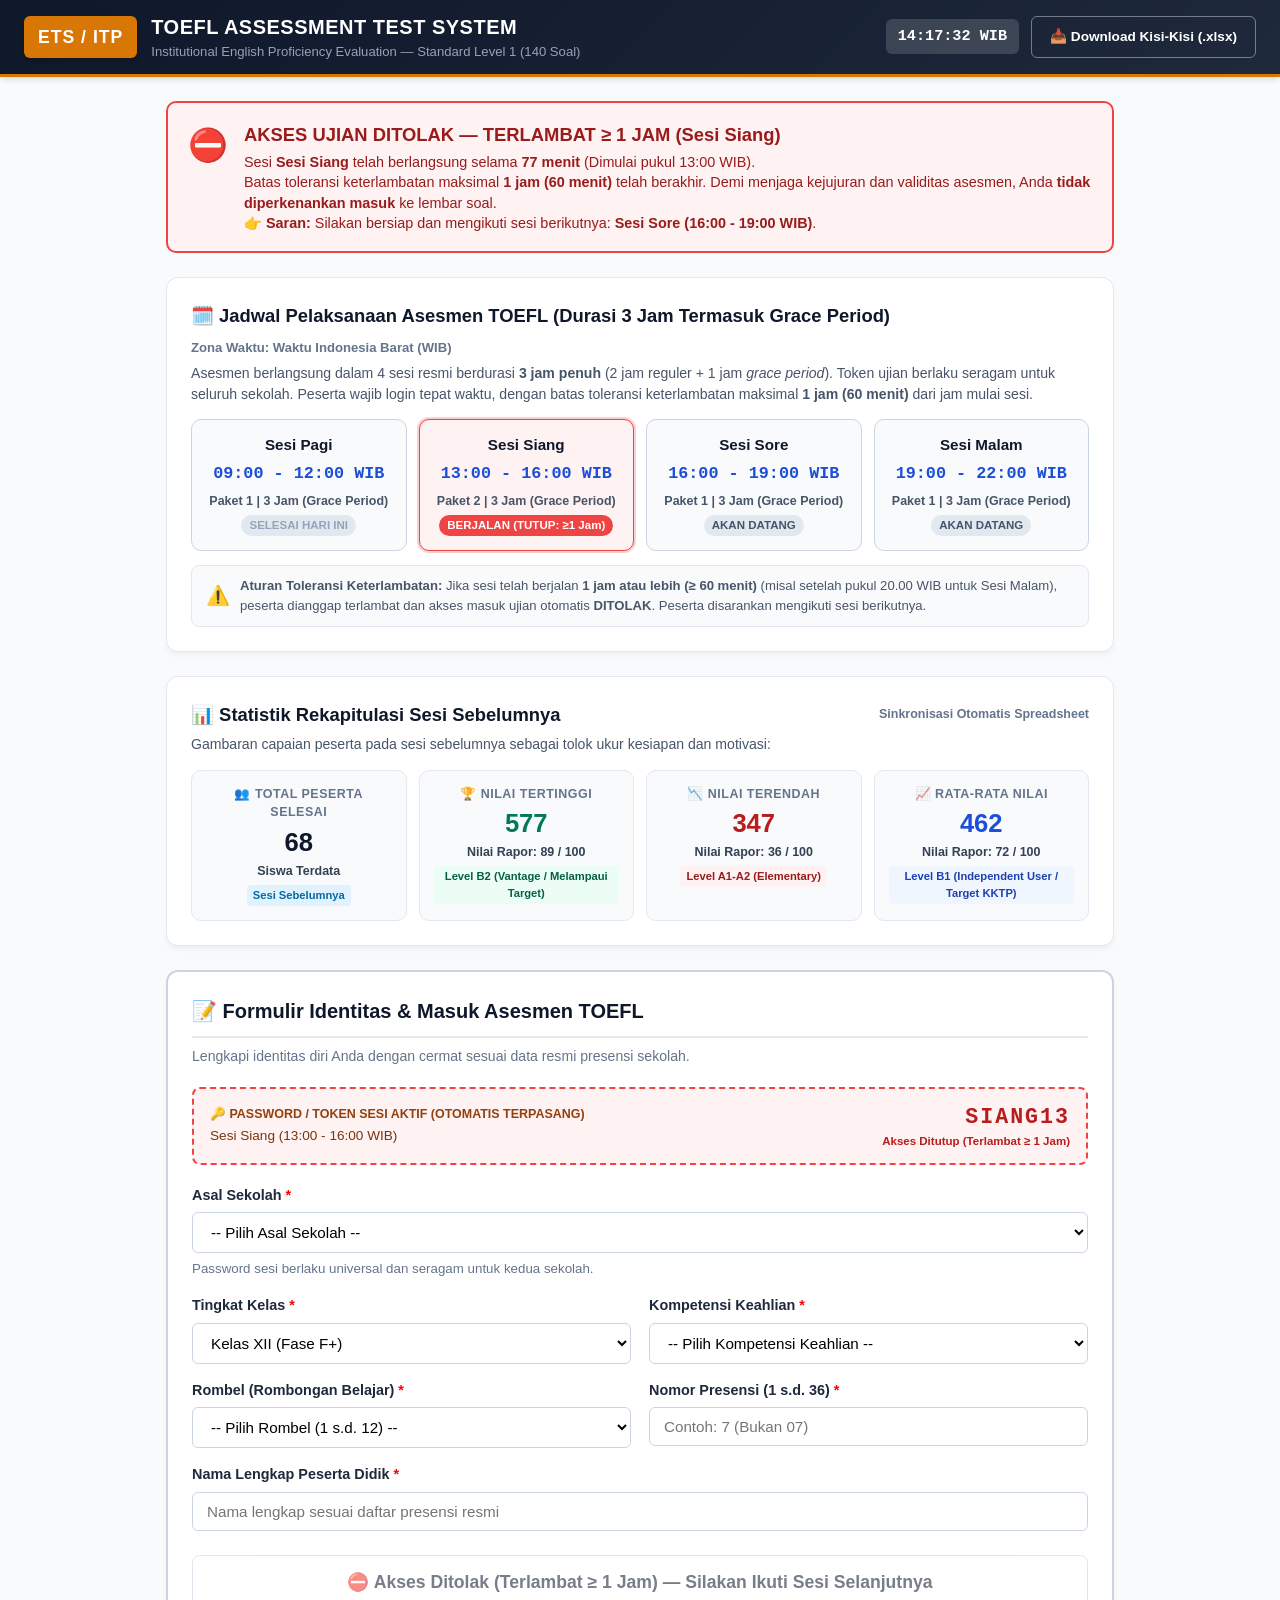
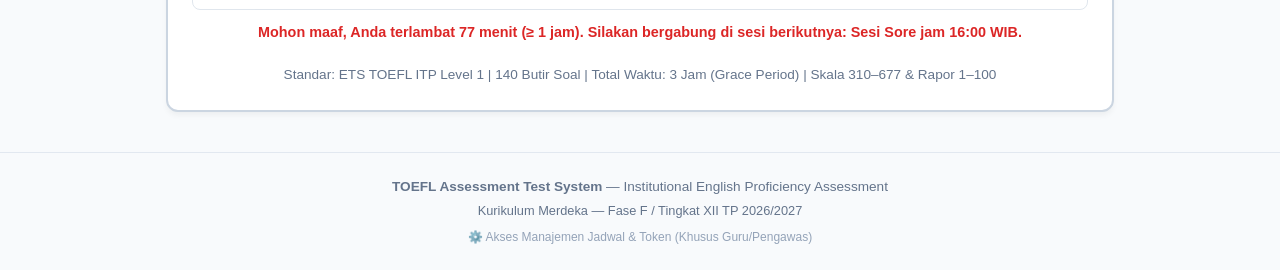
==== commit 8f53fd68: "chore: update Google Apps Script Web App URL to new deployment" ====
--- a/masuk-toefl.html
+++ b/masuk-toefl.html
@@ -1,5 +1,6 @@
 <!DOCTYPE html>
 <html lang="id">
+
 <head>
   <meta charset="UTF-8">
   <meta name="viewport" content="width=device-width, initial-scale=1.0">
@@ -15,6 +16,7 @@
       border: 1.5px solid #e2e8f0;
       padding: 32px 28px;
     }
+
     .student-badge-box {
       background: #f8fafc;
       border: 1px solid #cbd5e1;
@@ -25,6 +27,7 @@
       flex-direction: column;
       gap: 6px;
     }
+
     .password-field {
       font-family: "Courier New", Courier, monospace;
       font-size: 1.35rem;
@@ -38,11 +41,13 @@
       transition: all 0.2s ease;
       width: 100%;
     }
+
     .password-field:focus {
       border-color: #1d4ed8;
       box-shadow: 0 0 0 4px rgba(37, 99, 235, 0.2);
       outline: none;
     }
+
     .status-msg {
       padding: 10px 14px;
       border-radius: 6px;
@@ -53,6 +58,7 @@
     }
   </style>
 </head>
+
 <body>
 
   <!-- Neutral Academic Header -->
@@ -66,7 +72,8 @@
         </div>
       </div>
       <div class="header-actions">
-        <a href="index.html" class="btn btn-outline" style="color: white; border-color: rgba(255,255,255,0.4); font-size: 0.85rem;">
+        <a href="index.html" class="btn btn-outline"
+          style="color: white; border-color: rgba(255,255,255,0.4); font-size: 0.85rem;">
           🏠 Kembali ke Portal
         </a>
       </div>
@@ -86,7 +93,8 @@
 
       <!-- Student Identification Badge -->
       <div class="student-badge-box">
-        <div style="font-size: 0.78rem; text-transform: uppercase; letter-spacing: 0.5px; color: #64748b; font-weight: 700;">
+        <div
+          style="font-size: 0.78rem; text-transform: uppercase; letter-spacing: 0.5px; color: #64748b; font-weight: 700;">
           Identitas Peserta Terdaftar:
         </div>
         <div style="font-size: 1.1rem; font-weight: 800; color: #0f172a;" id="display-nama">
@@ -105,15 +113,18 @@
       <!-- Password Input Form -->
       <form id="auth-form" onsubmit="event.preventDefault(); verifyPassword();">
         <div class="form-group">
-          <label for="input-token" style="font-weight: 700; color: var(--secondary-navy); display: flex; justify-content: space-between;">
+          <label for="input-token"
+            style="font-weight: 700; color: var(--secondary-navy); display: flex; justify-content: space-between;">
             <span>Password / Token Sesi</span>
             <span style="font-weight: normal; font-size: 0.8rem; color: #64748b;">(Semua Sekolah)</span>
           </label>
-          <input type="text" id="input-token" class="password-field" placeholder="CONTOH: MALAM19" required autocomplete="off" autofocus>
+          <input type="text" id="input-token" class="password-field" placeholder="CONTOH: MALAM19" required
+            autocomplete="off" autofocus>
         </div>
 
         <div style="margin-top: 22px;">
-          <button type="submit" id="btn-submit-token" class="btn btn-gold btn-block" style="padding: 14px; font-size: 1.05rem;">
+          <button type="submit" id="btn-submit-token" class="btn btn-gold btn-block"
+            style="padding: 14px; font-size: 1.05rem;">
             <span>🚀</span> Verifikasi &amp; Masuk Lembar Soal TOEFL ➔
           </button>
         </div>
@@ -121,8 +132,10 @@
         <!-- Status Message Box -->
         <div id="status-box" class="status-msg"></div>
 
-        <div style="margin-top: 20px; font-size: 0.82rem; color: #64748b; line-height: 1.5; text-align: center; background: #f8fafc; padding: 10px; border-radius: 6px; border: 1px solid #e2e8f0;">
-          ℹ️ <em>Durasi ujian: 3 jam (termasuk 1 jam grace period). Toleransi keterlambatan maksimal 1 jam (60 menit) dari waktu mulai.</em>
+        <div
+          style="margin-top: 20px; font-size: 0.82rem; color: #64748b; line-height: 1.5; text-align: center; background: #f8fafc; padding: 10px; border-radius: 6px; border: 1px solid #e2e8f0;">
+          ℹ️ <em>Durasi ujian: 3 jam (termasuk 1 jam grace period). Toleransi keterlambatan maksimal 1 jam (60 menit)
+            dari waktu mulai.</em>
         </div>
       </form>
     </div>
@@ -147,7 +160,7 @@
 
       studentData = JSON.parse(raw);
       document.getElementById('display-nama').textContent = studentData.nama || "-";
-      document.getElementById('display-meta').textContent = 
+      document.getElementById('display-meta').textContent =
         `${studentData.sekolah} | Kelas ${studentData.tingkat} | Keahlian ${studentData.keahlian} | Rombel ${studentData.rombel} | Presensi ${studentData.presensi}`;
 
       // Evaluasi jadwal sesi aktif
@@ -232,4 +245,5 @@
     }
   </script>
 </body>
-</html>
+
+</html>
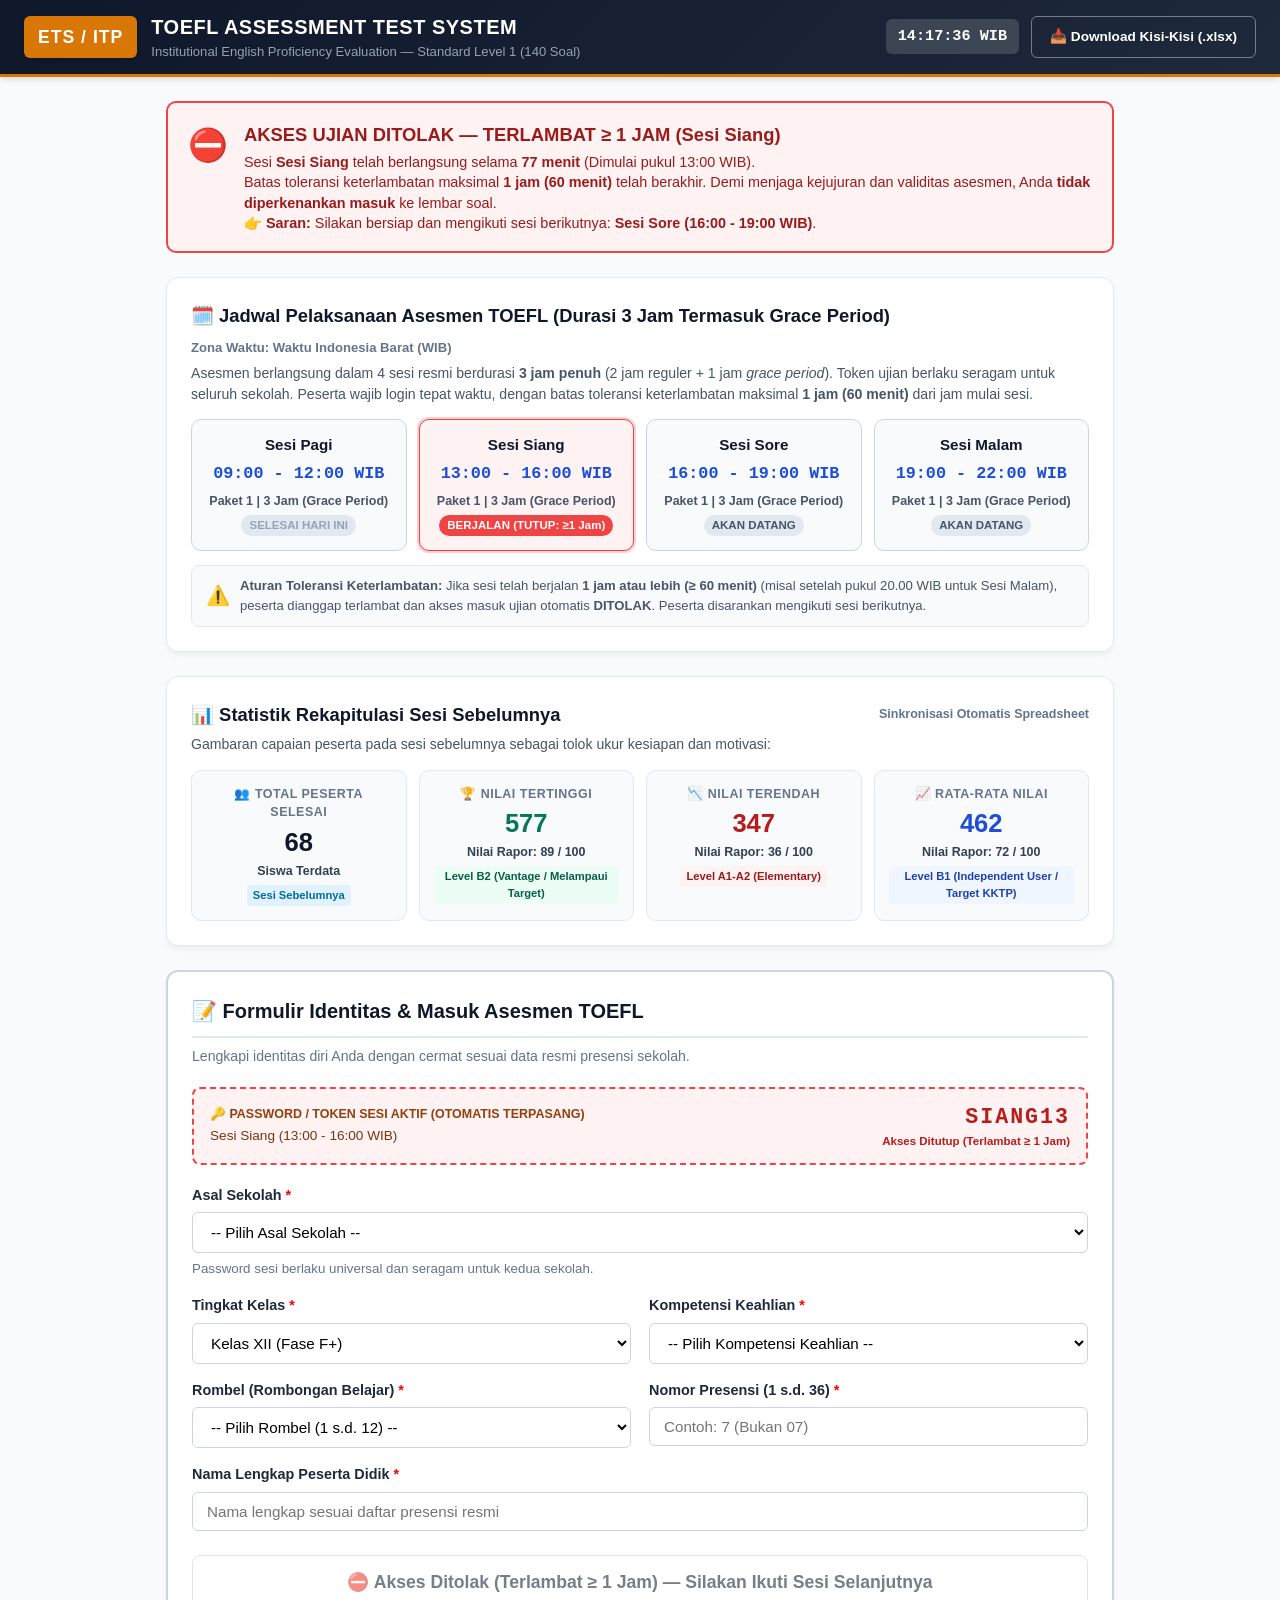
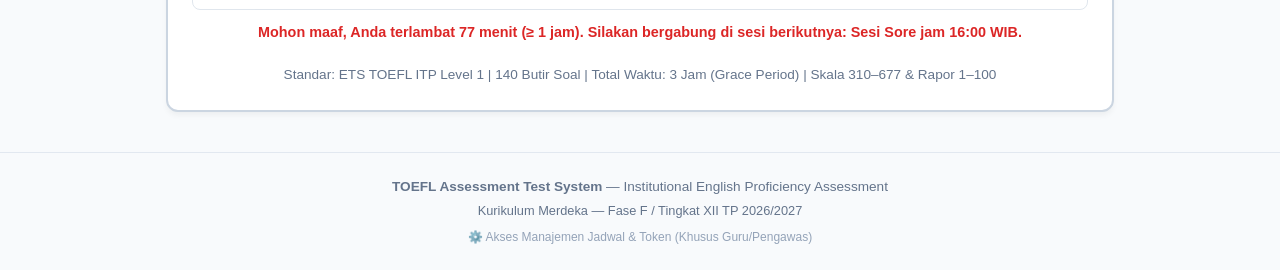
==== commit 62fb9d62: "feat: add instant auto-save, exam resume mechanism for interrupted sessions, and lock to package 1" ====
--- a/masuk-toefl.html
+++ b/masuk-toefl.html
@@ -167,15 +167,20 @@
       const status = evaluateCurrentSchedule();
       const inputEl = document.getElementById('input-token');
       const submitBtn = document.getElementById('btn-submit-token');
+      const savedTime = localStorage.getItem('toefl_time_1');
+      const isResuming = (savedTime && parseInt(savedTime, 10) > 0);
 
       if (status.activeSession) {
         inputEl.value = status.activeSession.token;
-        if (status.isLate) {
+        if (status.isLate && !isResuming) {
           showStatus(`Akses Ditolak: Sesi ${status.activeSession.name} telah berlangsung ≥ 1 jam (${status.elapsedMinutes} menit). Silakan ikuti sesi selanjutnya.`, 'error');
           submitBtn.disabled = true;
           submitBtn.style.opacity = '0.5';
           submitBtn.style.cursor = 'not-allowed';
           submitBtn.textContent = '⛔ Akses Ditolak (Terlambat ≥ 1 Jam)';
+        } else if (isResuming) {
+          showStatus(`Sesi pengerjaan sebelumnya terdeteksi! Klik tombol di bawah untuk melanjutkan.`, 'success');
+          submitBtn.textContent = '🔄 Lanjutkan Ujian Sekarang ➔';
         }
       }
     });
@@ -186,7 +191,10 @@
       const submitBtn = document.getElementById('btn-submit-token');
 
       const status = evaluateCurrentSchedule();
-      if (status.activeSession && status.isLate) {
+      const savedTime = localStorage.getItem('toefl_time_1');
+      const isResuming = (savedTime && parseInt(savedTime, 10) > 0);
+
+      if (status.activeSession && status.isLate && !isResuming) {
         showStatus(`Akses Ditolak: Sesi telah berlangsung ≥ 1 jam (${status.elapsedMinutes} menit). Anda harus mengikuti sesi selanjutnya.`, 'error');
         return;
       }
@@ -197,7 +205,7 @@
 
       let verified = false;
       let sessionName = status.activeSession ? status.activeSession.name : "Sesi Ujian";
-      let packageId = status.activeSession ? status.activeSession.paket : "1";
+      let packageId = "1"; // Sementara dipatok Paket 1
 
       const schedules = getScheduleList();
       const found = schedules.find(s => s.token.toUpperCase() === token && s.status === 'AKTIF');
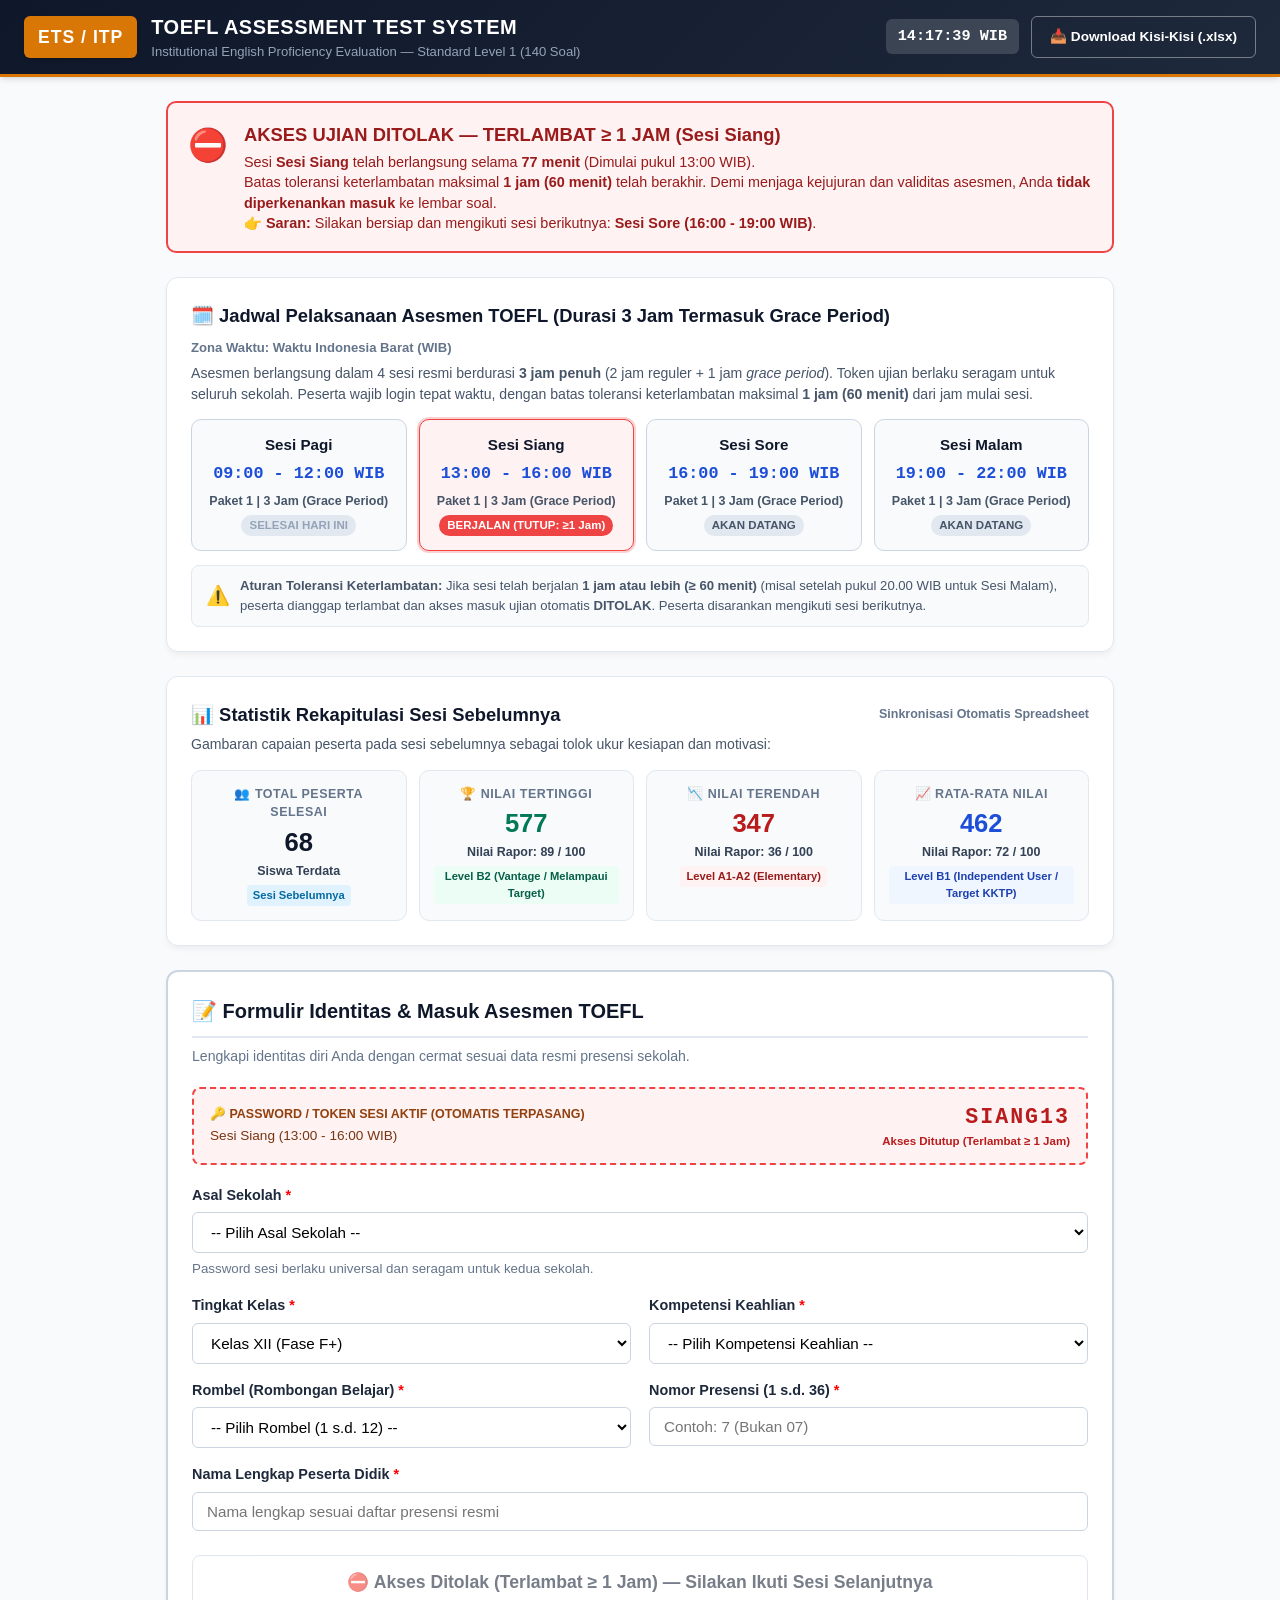
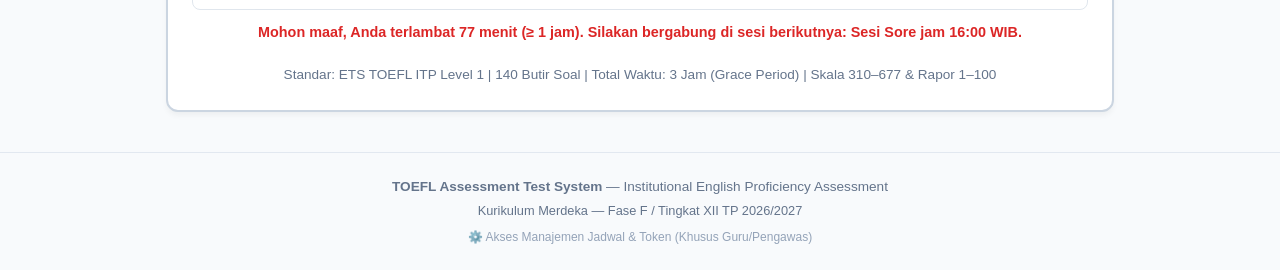
==== commit 7be4c4ec: "feat: add password bypass mode, smart proctoring, clear localStorage on new session, and update GAS " ====
--- a/masuk-toefl.html
+++ b/masuk-toefl.html
@@ -110,6 +110,29 @@
         </div>
       </div>
 
+      <!-- Protokol Pengawasan & Uji Kamera -->
+      <div style="background: #f0fdf4; border: 1.5px solid #86efac; border-radius: 8px; padding: 14px 16px; margin-bottom: 20px;">
+        <div style="font-weight: 700; color: #166534; font-size: 0.92rem; display: flex; align-items: center; gap: 8px; margin-bottom: 6px;">
+          <svg width="20" height="20" fill="none" stroke="#166534" stroke-width="2" viewBox="0 0 24 24"><path stroke-linecap="round" stroke-linejoin="round" d="M15 10l4.553-2.276A1 1 0 0121 8.618v6.764a1 1 0 01-1.447.894L15 14M5 18h8a2 2 0 002-2V8a2 2 0 00-2-2H5a2 2 0 00-2 2v8a2 2 0 002 2z"/></svg>
+          <span>Integritas Asesmen &amp; Smart Proctoring (Kamera Pengawas)</span>
+        </div>
+        <p style="font-size: 0.82rem; color: #334155; line-height: 1.45; margin-bottom: 10px;">
+          Selama ujian TOEFL berlangsung, <strong>kamera peramban wajib aktif</strong> dan sistem secara otomatis <strong>mencatat jika Anda berpindah tab / membuka aplikasi lain</strong> (maksimal 3x peringatan sebelum ujian otomatis dihentikan &amp; dikirim).
+        </p>
+        <div id="cam-test-area" style="display: flex; align-items: center; justify-content: space-between; background: #ffffff; border: 1px solid #bbf7d0; border-radius: 6px; padding: 8px 12px; gap: 10px;">
+          <div style="display: flex; align-items: center; gap: 10px;">
+            <video id="preview-test-video" autoplay playsinline muted style="display: none; width: 60px; height: 45px; object-fit: cover; border-radius: 4px; border: 2px solid #22c55e; transform: scaleX(-1);"></video>
+            <div id="cam-status-label" style="font-size: 0.82rem; font-weight: 600; color: #64748b;">
+              Status Kamera: <span style="color: #ea580c;">Belum Diuji</span>
+            </div>
+          </div>
+          <button type="button" id="btn-test-cam" onclick="testStudentWebcam()" class="btn btn-outline" style="padding: 5px 12px; font-size: 0.8rem; border-color: #16a34a; color: #166534; font-weight: 700; display: inline-flex; align-items: center; gap: 6px;">
+            <svg width="15" height="15" fill="none" stroke="currentColor" stroke-width="2" viewBox="0 0 24 24"><path stroke-linecap="round" stroke-linejoin="round" d="M15 10l4.553-2.276A1 1 0 0121 8.618v6.764a1 1 0 01-1.447.894L15 14M5 18h8a2 2 0 002-2V8a2 2 0 00-2-2H5a2 2 0 00-2 2v8a2 2 0 002 2z"/></svg>
+            <span>Uji Kamera</span>
+          </button>
+        </div>
+      </div>
+
       <!-- Password Input Form -->
       <form id="auth-form" onsubmit="event.preventDefault(); verifyPassword();">
         <div class="form-group">
@@ -149,6 +172,7 @@
   <script src="schedule-config.js"></script>
   <script>
     let studentData = null;
+    let isResumingSession = false;
 
     window.addEventListener('DOMContentLoaded', () => {
       const raw = sessionStorage.getItem('toefl_student_info') || localStorage.getItem('toefl_student_info');
@@ -168,22 +192,139 @@
       const inputEl = document.getElementById('input-token');
       const submitBtn = document.getElementById('btn-submit-token');
       const savedTime = localStorage.getItem('toefl_time_1');
-      const isResuming = (savedTime && parseInt(savedTime, 10) > 0);
+      isResumingSession = !!(savedTime && parseInt(savedTime, 10) > 0);
 
       if (status.activeSession) {
         inputEl.value = status.activeSession.token;
-        if (status.isLate && !isResuming) {
+        if (status.isLate && !isResumingSession) {
           showStatus(`Akses Ditolak: Sesi ${status.activeSession.name} telah berlangsung ≥ 1 jam (${status.elapsedMinutes} menit). Silakan ikuti sesi selanjutnya.`, 'error');
           submitBtn.disabled = true;
           submitBtn.style.opacity = '0.5';
           submitBtn.style.cursor = 'not-allowed';
           submitBtn.textContent = '⛔ Akses Ditolak (Terlambat ≥ 1 Jam)';
-        } else if (isResuming) {
+        } else if (isResumingSession) {
           showStatus(`Sesi pengerjaan sebelumnya terdeteksi! Klik tombol di bawah untuk melanjutkan.`, 'success');
           submitBtn.textContent = '🔄 Lanjutkan Ujian Sekarang ➔';
         }
       }
+
+      checkBypassMode();
     });
+
+    let previewCamStream = null;
+
+    async function testStudentWebcam() {
+      const videoEl = document.getElementById('preview-test-video');
+      const statusEl = document.getElementById('cam-status-label');
+      const btnEl = document.getElementById('btn-test-cam');
+
+      if (previewCamStream) {
+        previewCamStream.getTracks().forEach(t => t.stop());
+        previewCamStream = null;
+        videoEl.style.display = 'none';
+        statusEl.innerHTML = 'Status Kamera: <span style="color: #ea580c;">Dihentikan</span>';
+        btnEl.querySelector('span').textContent = 'Uji Kamera';
+        return;
+      }
+
+      statusEl.innerHTML = 'Status Kamera: <span style="color: #2563eb;">Meminta izin...</span>';
+      try {
+        previewCamStream = await navigator.mediaDevices.getUserMedia({
+          video: { facingMode: "user", width: { ideal: 320 }, height: { ideal: 240 } },
+          audio: false
+        });
+        videoEl.srcObject = previewCamStream;
+        videoEl.style.display = 'block';
+        statusEl.innerHTML = 'Status Kamera: <span style="color: #16a34a;">Aktif &amp; Siap</span>';
+        btnEl.querySelector('span').textContent = 'Tutup Uji';
+      } catch (err) {
+        console.warn("Test camera error:", err);
+        statusEl.innerHTML = 'Status Kamera: <span style="color: #dc2626;">Ditolak / Tidak Terdeteksi</span>';
+      }
+    }
+
+    function grantAccess(token, sessionName, packageId) {
+      if (previewCamStream) {
+        previewCamStream.getTracks().forEach(t => t.stop());
+        previewCamStream = null;
+      }
+
+      // Hapus seluruh cache jawaban, flag, timer, dan posisi soal jika memulai sesi baru
+      if (!isResumingSession) {
+        try {
+          Object.keys(localStorage).forEach((k) => {
+            if (
+              k.startsWith('toefl_answers_') ||
+              k.startsWith('toefl_flags_') ||
+              k.startsWith('toefl_time_') ||
+              k.startsWith('toefl_curr_idx_')
+            ) {
+              localStorage.removeItem(k);
+            }
+          });
+        } catch (err) {}
+      }
+
+      sessionStorage.setItem('toefl_session_password', token);
+      sessionStorage.setItem('toefl_session_name', sessionName);
+      sessionStorage.setItem('toefl_package_id', packageId);
+
+      localStorage.setItem('toefl_session_password', token);
+      localStorage.setItem('toefl_package_id', packageId);
+
+      setTimeout(() => {
+        window.location.href = 'test-toefl.html';
+      }, 800);
+    }
+
+    async function checkBypassMode() {
+      const inputEl = document.getElementById('input-token');
+      const btnEl = document.getElementById('btn-submit-token');
+      const gsUrl = localStorage.getItem('toefl_gs_url') || DEFAULT_GS_URL;
+
+      try {
+        if (navigator.onLine) {
+          const controller = new AbortController();
+          const timeoutId = setTimeout(() => controller.abort(), 4000);
+          const resp = await fetch(`${gsUrl}?action=get_bypass_mode&t=${Date.now()}`, { signal: controller.signal });
+          clearTimeout(timeoutId);
+          const data = await resp.json();
+
+          if (data && data.status === 'success' && data.bypass === true) {
+            if (inputEl) {
+              inputEl.value = 'BYPASS (OTOMATIS)';
+              inputEl.disabled = true;
+            }
+            if (btnEl) {
+              btnEl.textContent = '⚡ Masuk Otomatis (Tanpa Password)...';
+              btnEl.disabled = true;
+            }
+            showStatus('⚡ Mode Masuk Otomatis Aktif! Membuka ruang ujian TOEFL tanpa perlu memasukkan password...', 'success');
+            grantAccess('BYPASS (OTOMATIS)', 'Mode Bypass Guru', data.packageId === '2' ? '2' : '1');
+            return;
+          }
+        }
+      } catch (err) {
+        console.warn("Bypass check error/timeout:", err);
+      }
+
+      // Offline/local fallback jika browser ini secara eksplisit disetel bypass
+      try {
+        if (localStorage.getItem('toefl_bypass_mode') === 'ON') {
+          const localPkg = localStorage.getItem('toefl_bypass_paket') === '2' ? '2' : '1';
+          if (inputEl) {
+            inputEl.value = 'BYPASS (OTOMATIS)';
+            inputEl.disabled = true;
+          }
+          if (btnEl) {
+            btnEl.textContent = '⚡ Masuk Otomatis (Tanpa Password)...';
+            btnEl.disabled = true;
+          }
+          showStatus('⚡ Mode Masuk Otomatis Aktif! Membuka ruang ujian TOEFL...', 'success');
+          grantAccess('BYPASS (OTOMATIS)', 'Mode Bypass Guru', localPkg);
+        }
+      } catch (e) {}
+    }
 
     async function verifyPassword() {
       const inputEl = document.getElementById('input-token');
@@ -217,15 +358,7 @@
 
       if (verified) {
         showStatus(`Password Valid! Memuat ruang ujian...`, 'success');
-        sessionStorage.setItem('toefl_session_password', token);
-        sessionStorage.setItem('toefl_session_name', sessionName);
-        sessionStorage.setItem('toefl_package_id', packageId);
-        localStorage.setItem('toefl_session_password', token);
-        localStorage.setItem('toefl_package_id', packageId);
-
-        setTimeout(() => {
-          window.location.href = 'test-toefl.html';
-        }, 500);
+        grantAccess(token, sessionName, packageId);
       } else {
         submitBtn.disabled = false;
         submitBtn.innerHTML = '<span>🚀</span> Verifikasi &amp; Masuk Lembar Soal TOEFL ➔';
--- a/style.css
+++ b/style.css
@@ -490,23 +490,16 @@
 .toefl-err {
   display: inline-block;
   text-decoration: underline;
-  text-decoration-thickness: 1.5px;
+  text-decoration-thickness: 2px;
   text-underline-offset: 4px;
-  font-weight: 600;
+  font-weight: 700;
+  color: #1e3a8a;
   position: relative;
   padding: 0 4px;
 }
 
 .toefl-err::after {
-  content: "(" attr(data-opt) ")";
-  display: block;
-  font-size: 0.72rem;
-  font-weight: 800;
-  color: #1e40af;
-  text-align: center;
-  line-height: 1;
-  margin-top: 2px;
-  text-decoration: none;
+  display: none !important; /* Huruf (A), (B), (C), (D) disembunyikan agar tidak bisa ditebak */
 }
 
 /* Question Prompt */
@@ -551,17 +544,17 @@
 
 .opt-badge {
   flex-shrink: 0;
-  width: 28px;
-  height: 28px;
+  width: 24px;
+  height: 24px;
   display: flex;
   align-items: center;
   justify-content: center;
-  background: #f1f5f9;
-  border: 1.5px solid #cbd5e1;
+  background: #ffffff;
+  border: 2px solid #cbd5e1;
   border-radius: 50%;
   font-weight: 700;
-  font-size: 0.88rem;
-  color: var(--secondary-navy);
+  font-size: 0.85rem;
+  color: #64748b;
   transition: all 0.15s;
 }
 
